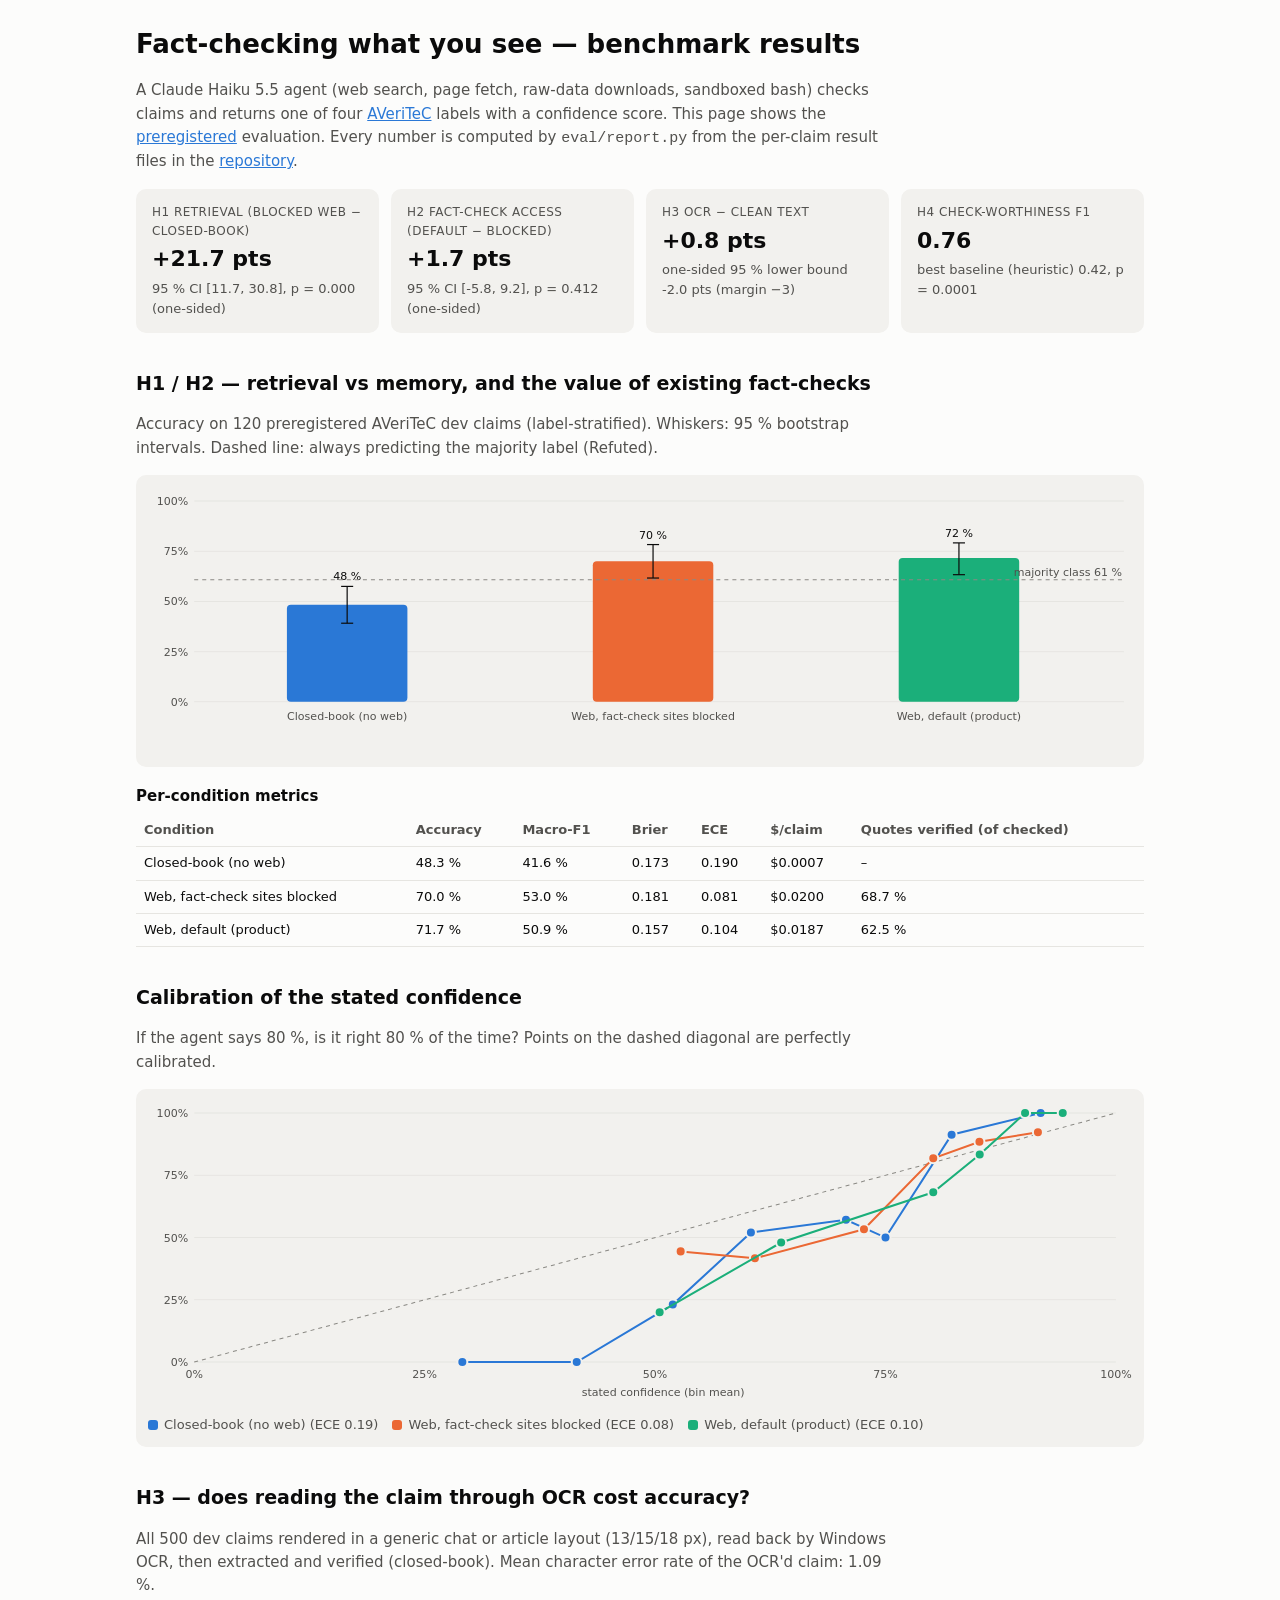
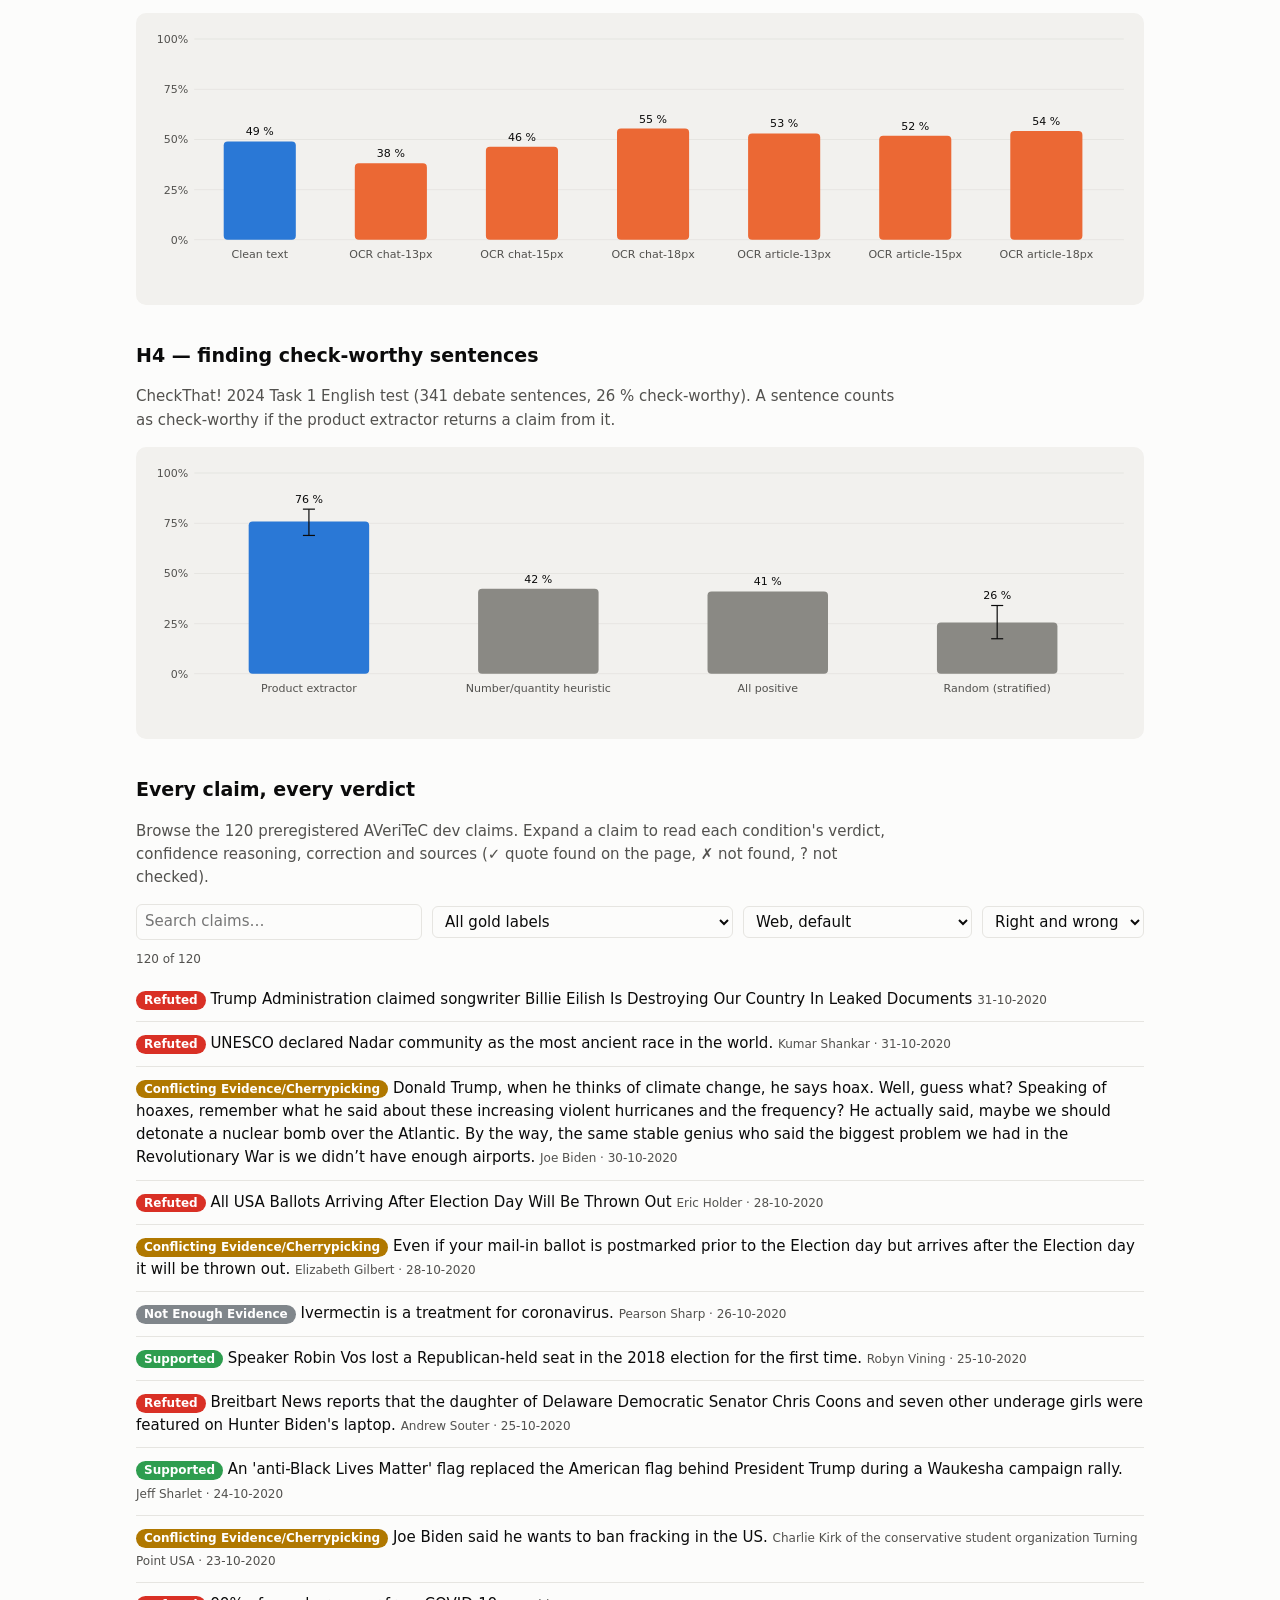
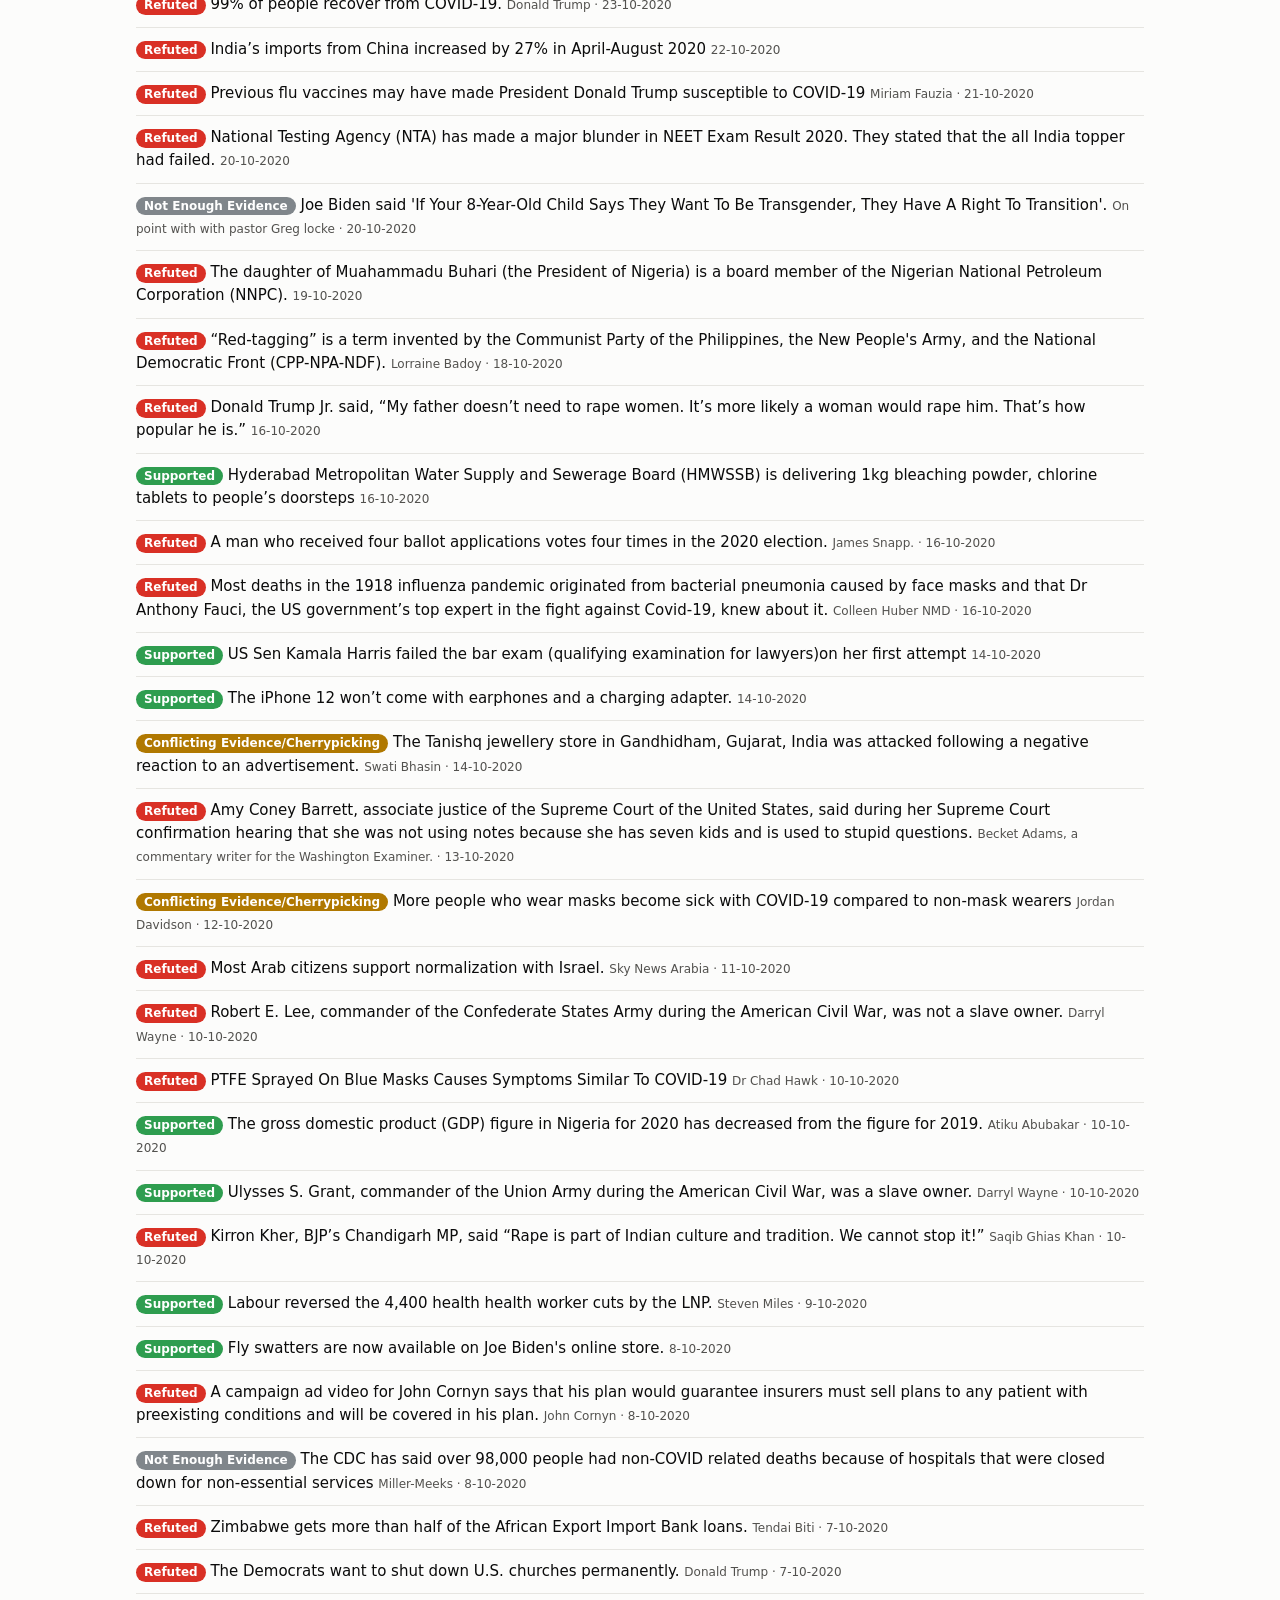
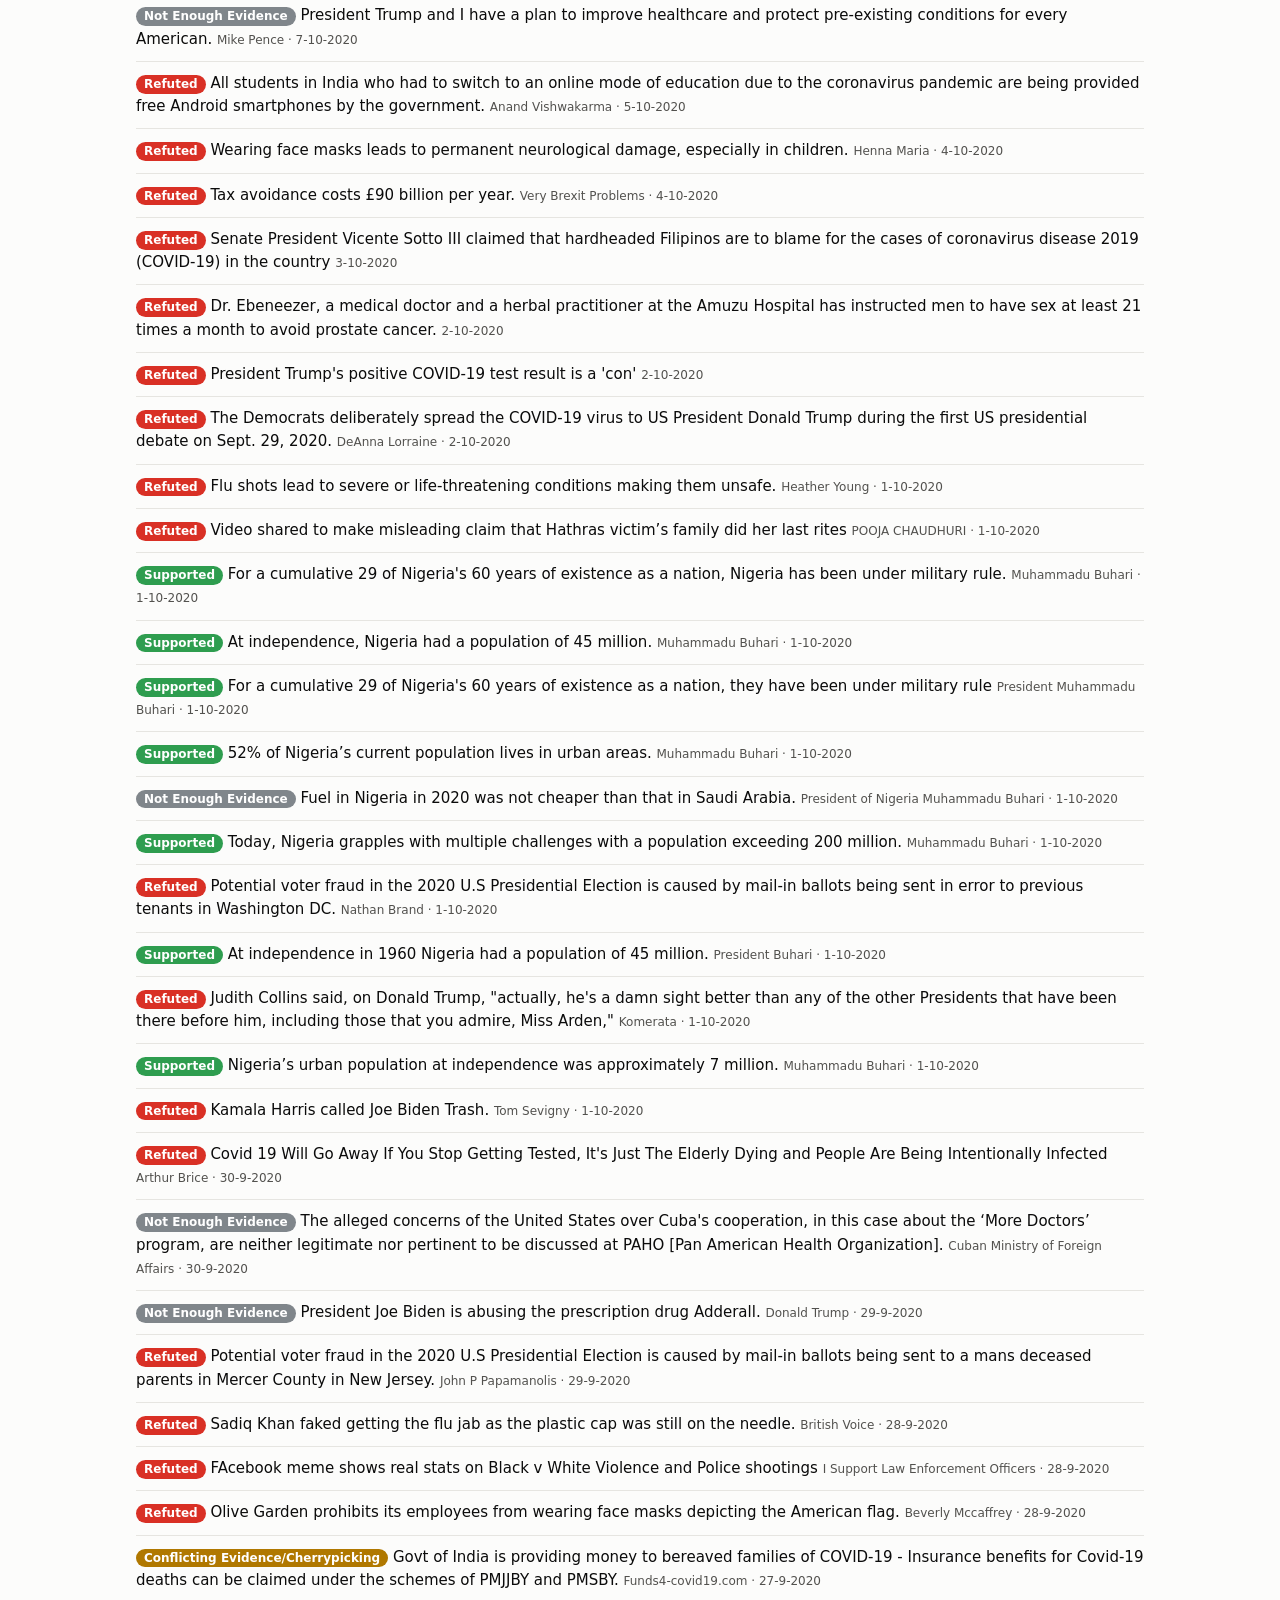
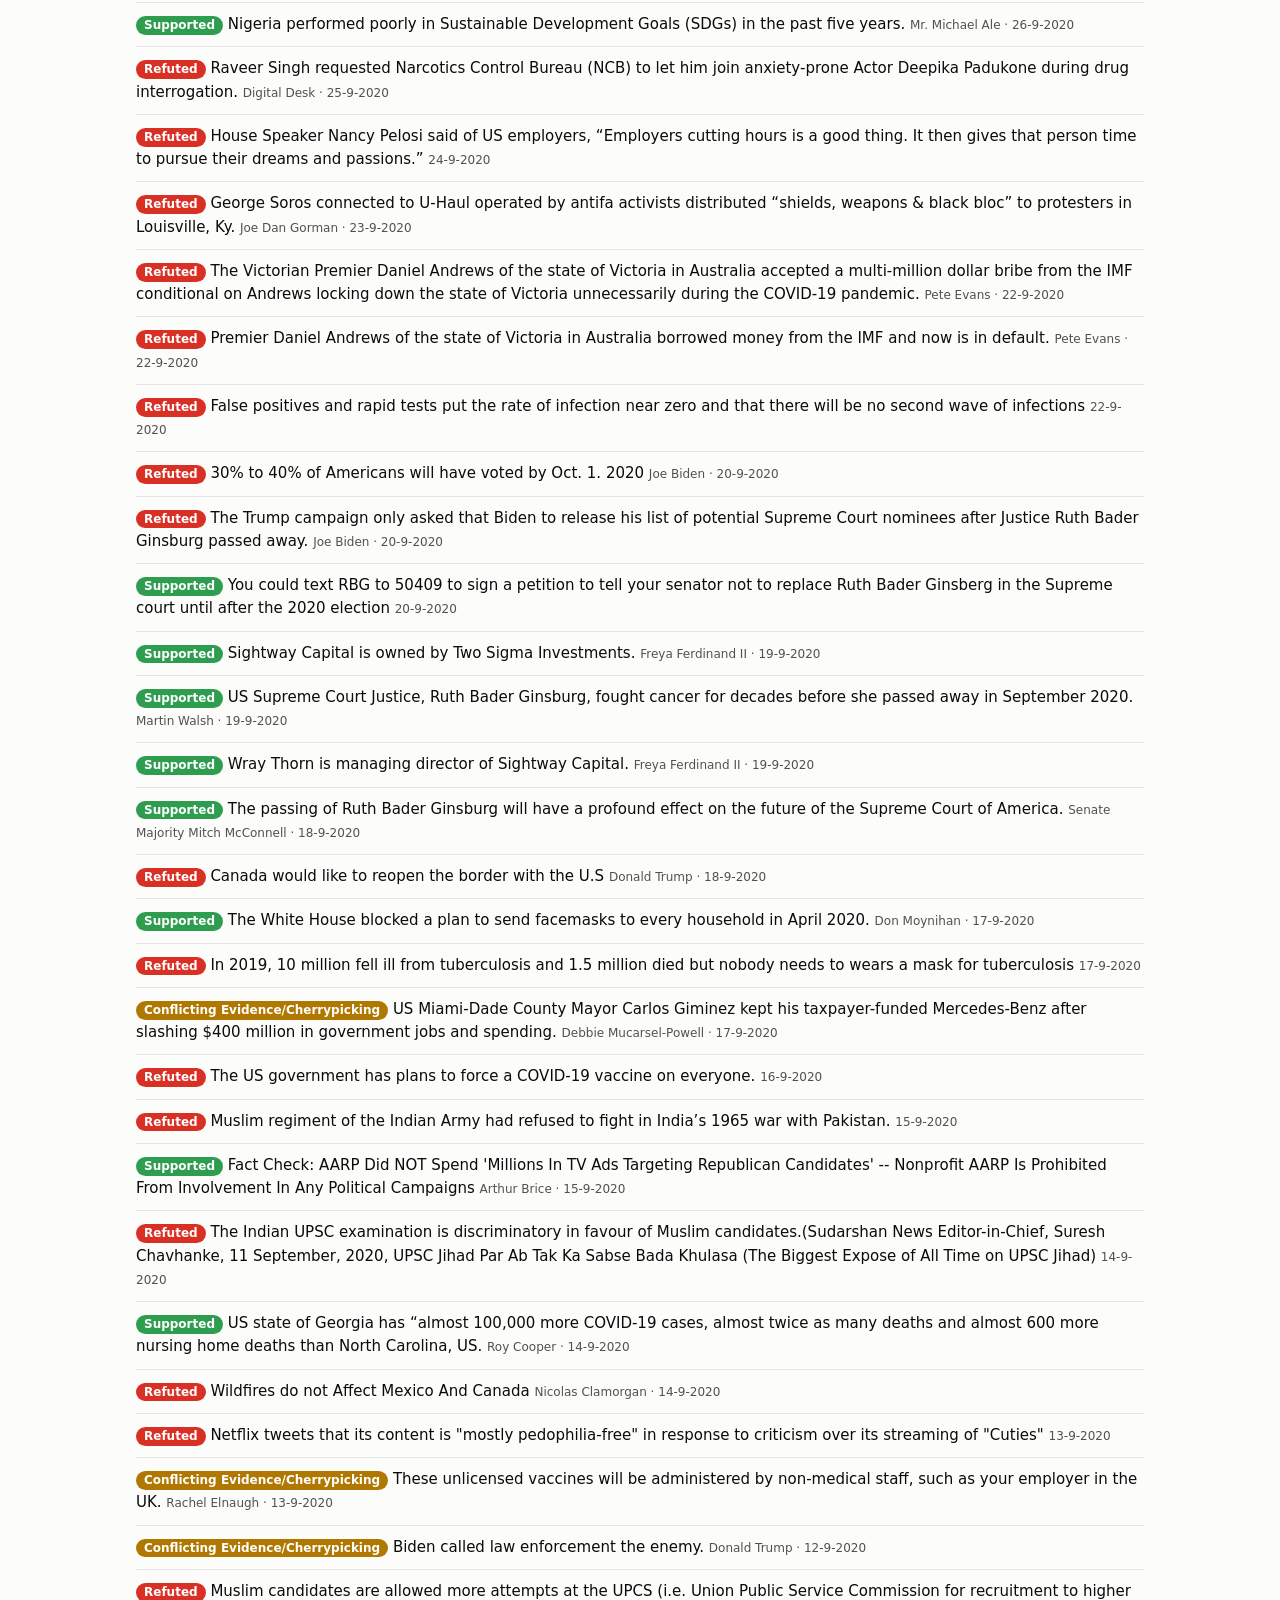
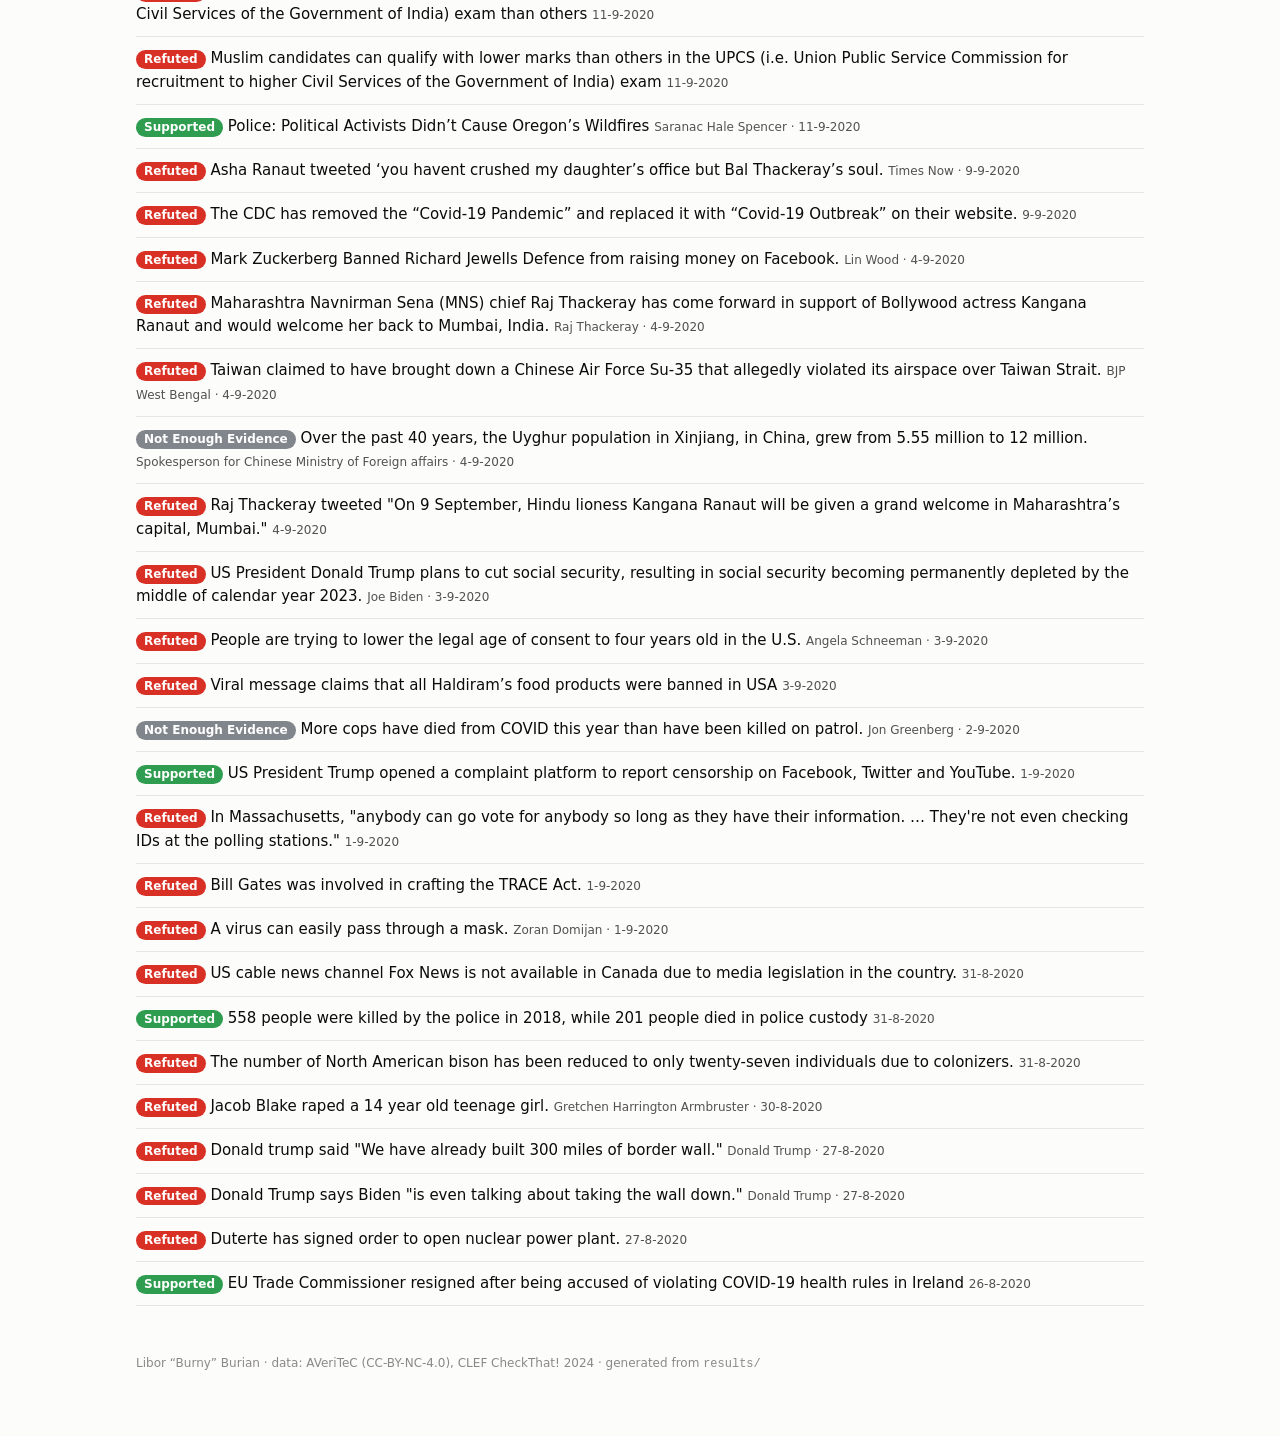
==== site/index.html @ f30a99fc "Add GitHub Pages results explorer, paper build and Hugging Face upload scripts" ====
<!doctype html>
<html lang="en">
<head>
<meta charset="utf-8">
<meta name="viewport" content="width=device-width, initial-scale=1">
<title>Fact-check results explorer</title>
<meta name="description" content="Benchmark results of a Claude Haiku fact-checking agent: retrieval vs memory, leakage controls, OCR channel, check-worthiness, calibration, per-claim verdicts.">
<style>
  :root {
    color-scheme: light;
    --surface: #fcfcfb; --surface-2: #f2f1ee; --text: #0b0b0b; --text-2: #52514e; --muted: #8a8984; --grid: #e6e5e1;
    --s1: #2a78d6; --s2: #eb6834; --s3: #1baf7a;
    --ok: #2e9d4f; --bad: #d93025; --warn: #b07800; --nee: #80868b;
  }
  @media (prefers-color-scheme: dark) {
    :root:not([data-theme="light"]) {
      color-scheme: dark;
      --surface: #1a1a19; --surface-2: #242423; --text: #f0efec; --text-2: #c3c2b7; --muted: #8f8e88; --grid: #383836;
      --s1: #3987e5; --s2: #d95926; --s3: #199e70; --ok: #43b864; --bad: #ef6b60; --warn: #d9a520; --nee: #9aa0a6;
    }
  }
  :root[data-theme="dark"] {
    color-scheme: dark;
    --surface: #1a1a19; --surface-2: #242423; --text: #f0efec; --text-2: #c3c2b7; --muted: #8f8e88; --grid: #383836;
    --s1: #3987e5; --s2: #d95926; --s3: #199e70; --ok: #43b864; --bad: #ef6b60; --warn: #d9a520; --nee: #9aa0a6;
  }
  * { box-sizing: border-box; }
  body { margin: 0; background: var(--surface); color: var(--text); font: 15px/1.55 system-ui, -apple-system, "Segoe UI", sans-serif; }
  main { max-width: 1040px; margin: 0 auto; padding: 24px 16px 64px; }
  h1 { font-size: 26px; margin: 0 0 4px; } h2 { font-size: 19px; margin: 36px 0 8px; } h3 { font-size: 15px; margin: 18px 0 6px; }
  p { color: var(--text-2); max-width: 760px; } a { color: var(--s1); }
  .cards { display: grid; grid-template-columns: repeat(auto-fit, minmax(220px, 1fr)); gap: 12px; margin-top: 16px; }
  .card { background: var(--surface-2); border-radius: 10px; padding: 14px 16px; }
  .card .k { font-size: 12px; color: var(--text-2); text-transform: uppercase; letter-spacing: .04em; }
  .card .v { font-size: 22px; font-weight: 650; margin: 2px 0; font-variant-numeric: tabular-nums; }
  .card .d { font-size: 13px; color: var(--text-2); }
  .chart { position: relative; background: var(--surface-2); border-radius: 10px; padding: 12px; margin-top: 10px; }
  svg text { fill: var(--text-2); font-size: 11px; }
  .tip { position: absolute; pointer-events: none; background: var(--text); color: var(--surface); padding: 6px 8px; border-radius: 6px;
         font-size: 12px; opacity: 0; transition: opacity .1s; white-space: nowrap; }
  .legend { display: flex; flex-wrap: wrap; gap: 14px; font-size: 13px; color: var(--text-2); margin: 6px 0 0; }
  .legend i { display: inline-block; width: 10px; height: 10px; border-radius: 3px; margin-right: 6px; vertical-align: -1px; }
  table { border-collapse: collapse; width: 100%; font-size: 13px; }
  th, td { text-align: left; padding: 6px 8px; border-bottom: 1px solid var(--grid); font-variant-numeric: tabular-nums; vertical-align: top; }
  th { color: var(--text-2); font-weight: 600; }
  .filters { display: flex; flex-wrap: wrap; gap: 10px; align-items: center; margin: 10px 0; }
  select, input { font: inherit; padding: 5px 8px; border-radius: 6px; border: 1px solid var(--grid); background: var(--surface); color: var(--text); }
  input[type=search] { min-width: 220px; flex: 1; }
  .pill { display: inline-block; border-radius: 999px; padding: 0 8px; font-size: 12px; font-weight: 600; color: #fff; }
  .claim { border-bottom: 1px solid var(--grid); padding: 10px 0; }
  .claim summary { cursor: pointer; list-style: none; }
  .claim summary::-webkit-details-marker { display: none; }
  .arms { display: grid; grid-template-columns: repeat(auto-fit, minmax(260px, 1fr)); gap: 10px; margin-top: 8px; }
  .arm { background: var(--surface-2); border-radius: 8px; padding: 10px; font-size: 13px; }
  .arm h4 { margin: 0 0 4px; font-size: 13px; }
  .mut { color: var(--text-2); font-size: 12px; }
  .ok { color: var(--ok); } .bad { color: var(--bad); }
  .tabs { display: flex; gap: 6px; } .tabs button { font: inherit; border: 1px solid var(--grid); background: var(--surface); color: var(--text); border-radius: 6px; padding: 4px 10px; cursor: pointer; }
  .tabs button[aria-pressed=true] { background: var(--text); color: var(--surface); }
  footer { margin-top: 48px; color: var(--muted); font-size: 12px; }
</style>
</head>
<body>
<main>
  <h1>Fact-checking what you see — benchmark results</h1>
  <p>A Claude Haiku 5.5 agent (web search, page fetch, raw-data downloads, sandboxed bash) checks claims and returns one
    of four <a href="https://arxiv.org/abs/2305.13117">AVeriTeC</a> labels with a confidence score. This page shows the
    <a href="https://github.com/BurnyCoder/fact-check-websites-apps/blob/main/reports/preregistration.md">preregistered</a> evaluation.
    Every number is computed by <code>eval/report.py</code> from the per-claim result files in the
    <a href="https://github.com/BurnyCoder/fact-check-websites-apps">repository</a>.</p>
  <div class="cards" id="cards"></div>

  <h2>H1 / H2 — retrieval vs memory, and the value of existing fact-checks</h2>
  <p id="h12text"></p>
  <div class="chart" id="accChart"></div>
  <h3>Per-condition metrics</h3>
  <div id="armTable"></div>

  <h2>Calibration of the stated confidence</h2>
  <p>If the agent says 80 %, is it right 80 % of the time? Points on the dashed diagonal are perfectly calibrated.</p>
  <div class="chart" id="calChart"></div>

  <h2>H3 — does reading the claim through OCR cost accuracy?</h2>
  <p id="h3text"></p>
  <div class="chart" id="h3Chart"></div>

  <h2>H4 — finding check-worthy sentences</h2>
  <p id="h4text"></p>
  <div class="chart" id="h4Chart"></div>

  <h2>Every claim, every verdict</h2>
  <p>Browse the 120 preregistered AVeriTeC dev claims. Expand a claim to read each condition's verdict, confidence
    reasoning, correction and sources (✓ quote found on the page, ✗ not found, ? not checked).</p>
  <div class="filters">
    <input type="search" id="q" placeholder="Search claims…" aria-label="Search claims">
    <select id="fGold" aria-label="Gold label"><option value="">All gold labels</option></select>
    <select id="fArm" aria-label="Condition"><option value="web_default">Web, default</option><option value="web_blocked">Web, fact-checks blocked</option><option value="closed_book">Closed-book</option></select>
    <select id="fOk" aria-label="Correctness"><option value="">Right and wrong</option><option value="1">Right</option><option value="0">Wrong</option></select>
    <span class="mut" id="count"></span>
  </div>
  <div id="claims"></div>
  <footer>Libor “Burny” Burian · data: AVeriTeC (CC-BY-NC-4.0), CLEF CheckThat! 2024 · generated from <code>results/</code></footer>
</main>
<script>
const ARM = { closed_book: "Closed-book (no web)", web_blocked: "Web, fact-check sites blocked", web_default: "Web, default (product)" };
const ARMCOL = { closed_book: "var(--s1)", web_blocked: "var(--s2)", web_default: "var(--s3)" };
const LABCOL = { "Supported": "var(--ok)", "Refuted": "var(--bad)", "Not Enough Evidence": "var(--nee)", "Conflicting Evidence/Cherrypicking": "var(--warn)" };
const pct = (x, d = 1) => x == null || isNaN(x) ? "–" : `${(100 * x).toFixed(d)} %`;
const el = (tag, attrs = {}, text) => { const e = document.createElement(tag); for (const [k, v] of Object.entries(attrs)) e.setAttribute(k, v); if (text != null) e.textContent = text; return e; };
const svgEl = (tag, attrs = {}) => { const e = document.createElementNS("http://www.w3.org/2000/svg", tag); for (const [k, v] of Object.entries(attrs)) e.setAttribute(k, v); return e; };

function tooltip(chart) {
  const tip = el("div", { class: "tip" }); chart.append(tip);
  return { show(e, html) { tip.textContent = html; const r = chart.getBoundingClientRect(); tip.style.left = `${Math.min(e.clientX - r.left + 12, r.width - 200)}px`; tip.style.top = `${e.clientY - r.top - 30}px`; tip.style.opacity = 1; },
           hide() { tip.style.opacity = 0; } };
}

// Bar chart with CI whiskers: items [{label, value, lo, hi, color, note}]
function bars(container, items, { ylabel = "", refs = [] } = {}) {
  const W = 980, H = 260, L = 46, B = 46, T = 14;
  const svg = svgEl("svg", { viewBox: `0 0 ${W} ${H}`, width: "100%", role: "img", "aria-label": ylabel });
  const y = v => T + (H - T - B) * (1 - v);
  for (const t of [0, .25, .5, .75, 1]) {
    svg.append(svgEl("line", { x1: L, x2: W - 8, y1: y(t), y2: y(t), stroke: "var(--grid)" }));
    const lab = svgEl("text", { x: L - 6, y: y(t) + 4, "text-anchor": "end" }); lab.textContent = `${t * 100}%`; svg.append(lab);
  }
  const bw = Math.min(120, (W - L - 20) / items.length * 0.55), step = (W - L - 20) / items.length;
  const tip = tooltip(container);
  items.forEach((it, i) => {
    const cx = L + step * (i + .5);
    const r = svgEl("rect", { x: cx - bw / 2, y: y(it.value), width: bw, height: y(0) - y(it.value), rx: 4, fill: it.color });
    const hit = svgEl("rect", { x: cx - step / 2, y: T, width: step, height: H - T - B, fill: "transparent" });
    hit.addEventListener("mousemove", e => tip.show(e, `${it.label}: ${pct(it.value)}${it.lo != null ? ` [${pct(it.lo)}, ${pct(it.hi)}]` : ""}${it.note ? " · " + it.note : ""}`));
    hit.addEventListener("mouseleave", () => tip.hide());
    svg.append(r);
    if (it.lo != null) {
      svg.append(svgEl("line", { x1: cx, x2: cx, y1: y(it.lo), y2: y(it.hi), stroke: "var(--text)", "stroke-width": 1.2 }));
      for (const v of [it.lo, it.hi]) svg.append(svgEl("line", { x1: cx - 6, x2: cx + 6, y1: y(v), y2: y(v), stroke: "var(--text)", "stroke-width": 1.2 }));
    }
    const val = svgEl("text", { x: cx, y: y(it.hi ?? it.value) - 6, "text-anchor": "middle", style: "fill:var(--text)" }); val.textContent = pct(it.value, 0); svg.append(val);
    const lab = svgEl("text", { x: cx, y: H - B + 18, "text-anchor": "middle" }); lab.textContent = it.label; svg.append(lab);
    svg.append(hit);
  });
  for (const ref of refs) {
    svg.append(svgEl("line", { x1: L, x2: W - 8, y1: y(ref.value), y2: y(ref.value), stroke: "var(--muted)", "stroke-dasharray": "4 4" }));
    const t = svgEl("text", { x: W - 10, y: y(ref.value) - 4, "text-anchor": "end" }); t.textContent = `${ref.label} ${pct(ref.value, 0)}`; svg.append(t);
  }
  container.append(svg);
}

function lines(container, series) {               // reliability diagram: series [{label, color, points:[{x,y,n}]}]
  const W = 980, H = 300, L = 46, B = 40, T = 12, R = 16;
  const svg = svgEl("svg", { viewBox: `0 0 ${W} ${H}`, width: "100%", role: "img", "aria-label": "Reliability diagram" });
  const x = v => L + (W - L - R) * v, y = v => T + (H - T - B) * (1 - v);
  for (const t of [0, .25, .5, .75, 1]) {
    svg.append(svgEl("line", { x1: L, x2: W - R, y1: y(t), y2: y(t), stroke: "var(--grid)" }));
    const a = svgEl("text", { x: L - 6, y: y(t) + 4, "text-anchor": "end" }); a.textContent = `${t * 100}%`; svg.append(a);
    const b = svgEl("text", { x: x(t), y: H - B + 16, "text-anchor": "middle" }); b.textContent = `${t * 100}%`; svg.append(b);
  }
  const xl = svgEl("text", { x: (L + W) / 2, y: H - 6, "text-anchor": "middle" }); xl.textContent = "stated confidence (bin mean)"; svg.append(xl);
  svg.append(svgEl("line", { x1: x(0), y1: y(0), x2: x(1), y2: y(1), stroke: "var(--muted)", "stroke-dasharray": "4 4" }));
  const tip = tooltip(container);
  for (const s of series) {
    svg.append(svgEl("polyline", { points: s.points.map(p => `${x(p.x)},${y(p.y)}`).join(" "), fill: "none", stroke: s.color, "stroke-width": 2 }));
    for (const p of s.points) {
      const c = svgEl("circle", { cx: x(p.x), cy: y(p.y), r: 5, fill: s.color, stroke: "var(--surface-2)", "stroke-width": 2 });
      c.addEventListener("mousemove", e => tip.show(e, `${s.label}: said ${pct(p.x, 0)}, right ${pct(p.y, 0)} (n=${p.n})`));
      c.addEventListener("mouseleave", () => tip.hide());
      svg.append(c);
    }
  }
  container.append(svg);
  const lg = el("div", { class: "legend" });
  for (const s of series) { const it = el("span"); const sw = el("i"); sw.style.background = s.color; it.append(sw, document.createTextNode(s.label)); lg.append(it); }
  container.append(lg);
}

function card(k, v, d) { const c = el("div", { class: "card" }); c.append(el("div", { class: "k" }, k), el("div", { class: "v" }, v), el("div", { class: "d" }, d)); return c; }

function verdictBlock(armKey, a) {
  const box = el("div", { class: "arm" });
  const h = el("h4"); const p = el("span", { class: "pill" }, a.pred || "no verdict"); p.style.background = LABCOL[a.pred] || "var(--muted)";
  h.append(document.createTextNode(`${ARM[armKey]} `), p, document.createTextNode(` ${pct(a.confidence, 0)} `));
  h.append(el("span", { class: a.correct ? "ok" : "bad" }, a.correct ? "✓ right" : "✗ wrong"));
  box.append(h);
  if (a.reasoning) box.append(el("div", { class: "mut" }, `Why this confidence: ${a.reasoning}`));
  if (a.explanation) box.append(el("div", {}, a.explanation));
  if (a.correction) { const c = el("div"); c.append(el("b", {}, "Correction: "), document.createTextNode(a.correction)); box.append(c); }
  for (const s of a.sources || []) {
    const row = el("div", { class: "mut" });
    const mark = s.quote_verified === true ? "✓" : s.quote_verified === false ? "✗" : "?";
    let href = null; try { const u = new URL(s.url); if (/^https?:$/.test(u.protocol)) href = u.href; } catch {}
    const link = el(href ? "a" : "span", href ? { href, target: "_blank", rel: "noopener noreferrer" } : {}, s.title || s.url);
    row.append(document.createTextNode(`${mark} `), link, document.createTextNode(` (${s.supports})`));
    box.append(row);
  }
  if (a.computations?.length) box.append(el("div", { class: "mut" }, `computed: ${a.computations.join(" ; ")}`));
  return box;
}

async function main() {
  const [S, C] = await Promise.all([fetch("data/summary.json").then(r => r.json()), fetch("data/claims.json").then(r => r.json())]);
  const conf = S.confirmatory || {};
  const arms = conf.arms || {};
  const cards = document.getElementById("cards");
  if (conf.H1) cards.append(card("H1 retrieval (blocked web − closed-book)", `${conf.H1.accuracy_diff.diff >= 0 ? "+" : ""}${(100 * conf.H1.accuracy_diff.diff).toFixed(1)} pts`, `95 % CI [${(100 * conf.H1.accuracy_diff.ci95[0]).toFixed(1)}, ${(100 * conf.H1.accuracy_diff.ci95[1]).toFixed(1)}], p = ${conf.H1.mcnemar.p_one_sided.toFixed(3)} (one-sided)`));
  if (conf.H2) cards.append(card("H2 fact-check access (default − blocked)", `${conf.H2.accuracy_diff.diff >= 0 ? "+" : ""}${(100 * conf.H2.accuracy_diff.diff).toFixed(1)} pts`, `95 % CI [${(100 * conf.H2.accuracy_diff.ci95[0]).toFixed(1)}, ${(100 * conf.H2.accuracy_diff.ci95[1]).toFixed(1)}], p = ${conf.H2.mcnemar.p_one_sided.toFixed(3)} (one-sided)`));
  if (S.h3) cards.append(card("H3 OCR − clean text", `${S.h3.diff.accuracy_diff.diff >= 0 ? "+" : ""}${(100 * S.h3.diff.accuracy_diff.diff).toFixed(1)} pts`, `one-sided 95 % lower bound ${(100 * S.h3.diff.accuracy_diff.lower_one_sided_95).toFixed(1)} pts (margin −3)`));
  if (S.h4) cards.append(card("H4 check-worthiness F1", S.h4.f1.toFixed(2), `best baseline (${S.h4.best_baseline}) ${Math.max(S.h4.baseline_all_positive_f1, S.h4.baseline_heuristic_f1).toFixed(2)}, p = ${S.h4.permutation_p_vs_best.toFixed(4)}`));
  document.getElementById("h12text").textContent = conf.H1 ? `Accuracy on ${arms.closed_book?.n ?? "?"} preregistered AVeriTeC dev claims (label-stratified). Whiskers: 95 % bootstrap intervals. Dashed line: always predicting the majority label (Refuted).` : "Confirmatory results not available yet.";
  bars(document.getElementById("accChart"), Object.entries(arms).map(([k, a]) => ({ label: ARM[k], value: a.accuracy, lo: a.accuracy_ci95[0], hi: a.accuracy_ci95[1], color: ARMCOL[k], note: `n=${a.n}` })),
       { ylabel: "Accuracy", refs: conf.baseline_majority_accuracy ? [{ label: "majority class", value: conf.baseline_majority_accuracy }] : [] });
  const t = el("table"); const thead = el("thead"); const hr = el("tr");
  for (const hname of ["Condition", "Accuracy", "Macro-F1", "Brier", "ECE", "$/claim", "Quotes verified (of checked)"]) hr.append(el("th", {}, hname));
  thead.append(hr); t.append(thead); const tb = el("tbody");
  for (const [k, a] of Object.entries(arms)) {
    const tr = el("tr");
    for (const v of [ARM[k], pct(a.accuracy), pct(a.macro_f1), a.brier.toFixed(3), a.ece.toFixed(3), `$${a.cost_per_claim_usd.toFixed(4)}`, k === "closed_book" ? "–" : pct(a.quote_verified_rate_of_checked)]) tr.append(el("td", {}, v));
    tb.append(tr);
  }
  t.append(tb); document.getElementById("armTable").append(t);
  lines(document.getElementById("calChart"), Object.entries(arms).map(([k, a]) => ({ label: `${ARM[k]} (ECE ${a.ece.toFixed(2)})`, color: ARMCOL[k], points: a.reliability.map(b => ({ x: b.mean_conf, y: b.accuracy, n: b.n })) })));
  if (S.h3) {
    document.getElementById("h3text").textContent = `All 500 dev claims rendered in a generic chat or article layout (13/15/18 px), read back by Windows OCR, then extracted and verified (closed-book). Mean character error rate of the OCR'd claim: ${pct(S.h3.arms.h3_ocr.cer_mean, 2)}.`;
    bars(document.getElementById("h3Chart"), [
      { label: "Clean text", value: S.h3.arms.h3_clean.accuracy, color: "var(--s1)" },
      ...Object.entries(S.h3.by_cell).map(([cell, v]) => ({ label: `OCR ${cell}`, value: v.accuracy, color: "var(--s2)", note: `n=${v.n}, CER ${pct(v.cer_mean, 2)}` })),
    ], { ylabel: "Accuracy" });
  }
  if (S.h4) {
    document.getElementById("h4text").textContent = `CheckThat! 2024 Task 1 English test (${S.h4.n} debate sentences, ${pct(S.h4.positive_rate, 0)} check-worthy). A sentence counts as check-worthy if the product extractor returns a claim from it.`;
    bars(document.getElementById("h4Chart"), [
      { label: "Product extractor", value: S.h4.f1, lo: S.h4.f1_ci95[0], hi: S.h4.f1_ci95[1], color: "var(--s1)" },
      { label: "Number/quantity heuristic", value: S.h4.baseline_heuristic_f1, color: "var(--muted)" },
      { label: "All positive", value: S.h4.baseline_all_positive_f1, color: "var(--muted)" },
      { label: "Random (stratified)", value: S.h4.baseline_random_f1_mean, lo: S.h4.baseline_random_f1_ci95[0], hi: S.h4.baseline_random_f1_ci95[1], color: "var(--muted)" },
    ], { ylabel: "F1" });
  }
  // claim browser
  const gold = document.getElementById("fGold");
  for (const g of [...new Set(C.map(c => c.gold))].sort()) gold.add(new Option(g, g));
  const render = () => {
    const q = document.getElementById("q").value.toLowerCase(), g = gold.value, arm = document.getElementById("fArm").value, ok = document.getElementById("fOk").value;
    const list = C.filter(c => (!q || c.claim.toLowerCase().includes(q)) && (!g || c.gold === g) && (!ok || String(+!!c.arms[arm]?.correct) === ok));
    document.getElementById("count").textContent = `${list.length} of ${C.length}`;
    const box = document.getElementById("claims"); box.replaceChildren();
    for (const c of list.slice(0, 200)) {
      const d = el("details", { class: "claim" }); const s = el("summary");
      const p = el("span", { class: "pill" }, c.gold); p.style.background = LABCOL[c.gold];
      s.append(p, document.createTextNode(` ${c.claim} `), el("span", { class: "mut" }, `${c.speaker ? c.speaker + " · " : ""}${c.date || ""}`));
      d.append(s);
      d.addEventListener("toggle", () => { if (d.open && !d.querySelector(".arms")) { const a = el("div", { class: "arms" }); for (const k of ["closed_book", "web_blocked", "web_default"]) if (c.arms[k]) a.append(verdictBlock(k, c.arms[k])); d.append(a); } });
      box.append(d);
    }
  };
  for (const id of ["q", "fGold", "fArm", "fOk"]) document.getElementById(id).addEventListener("input", render);
  render();
}
main().catch(e => { document.getElementById("cards").textContent = `Could not load results: ${e.message}`; });
</script>
</body>
</html>
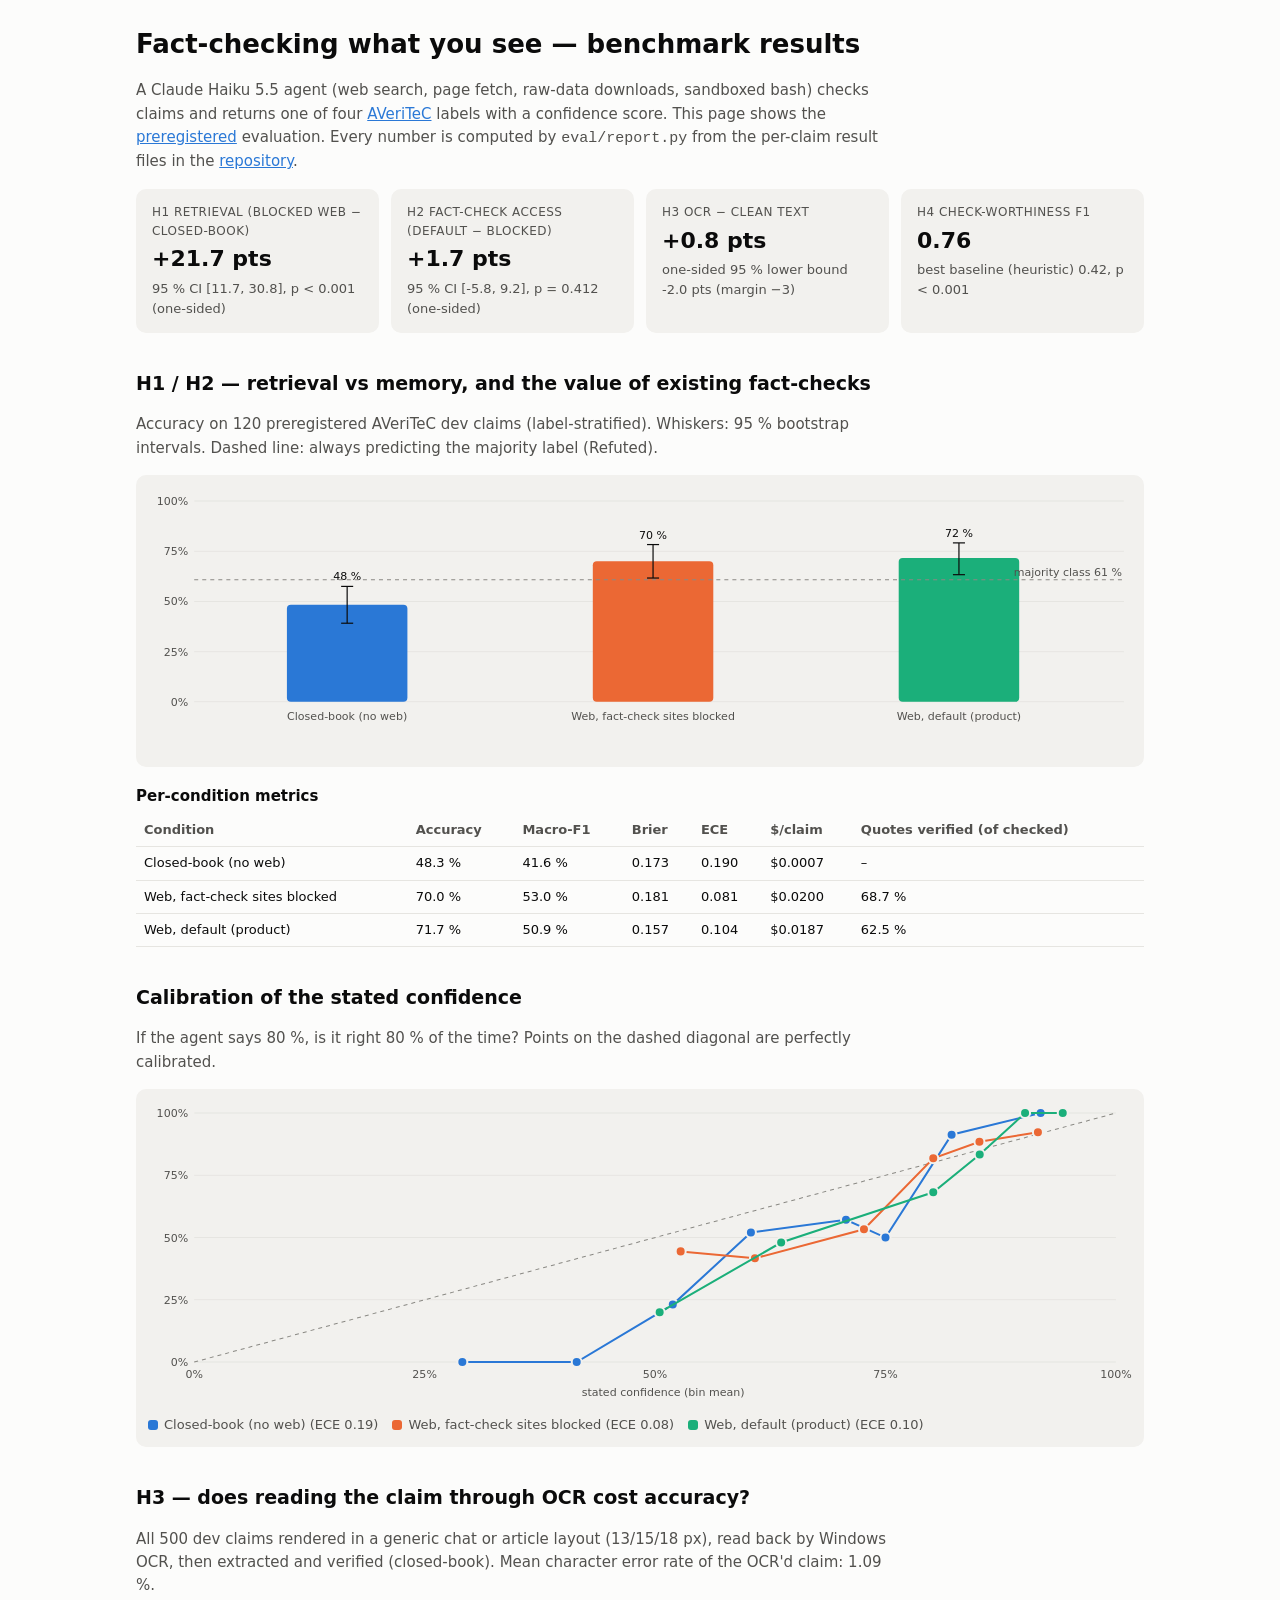
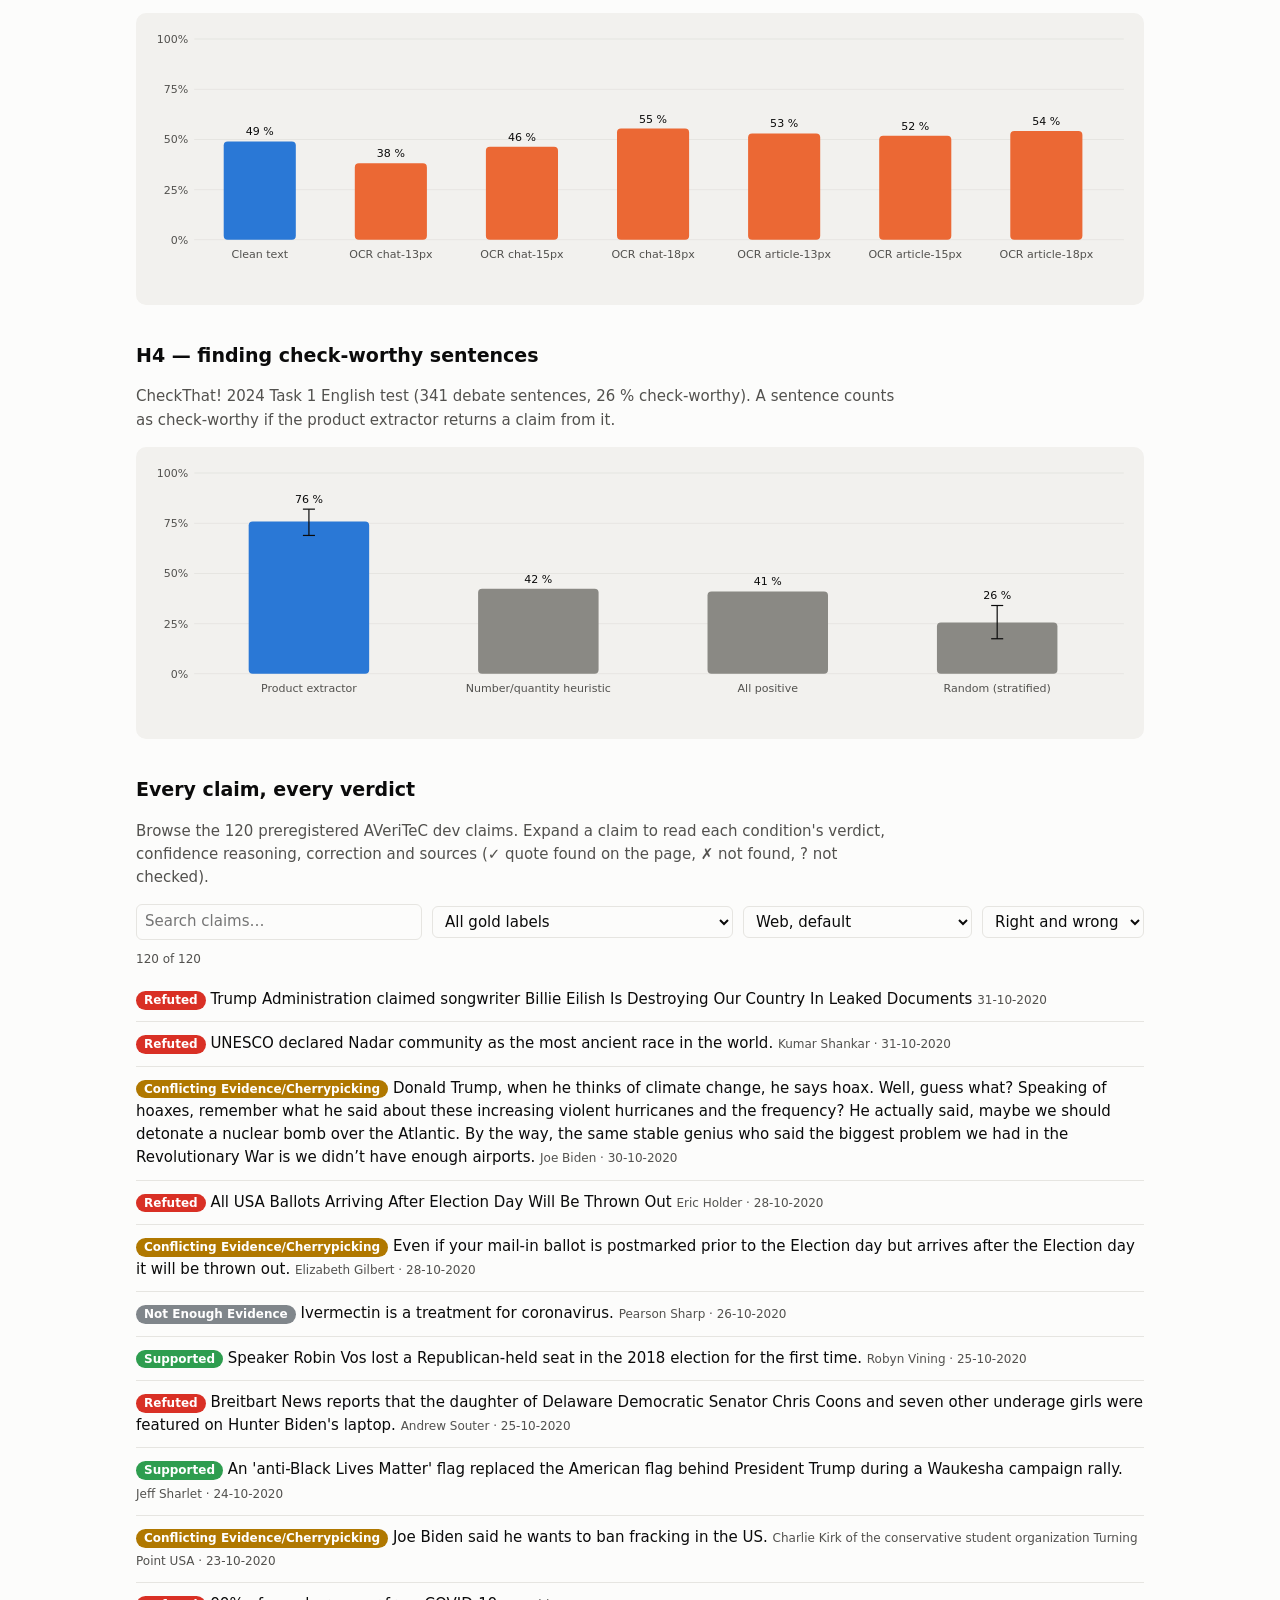
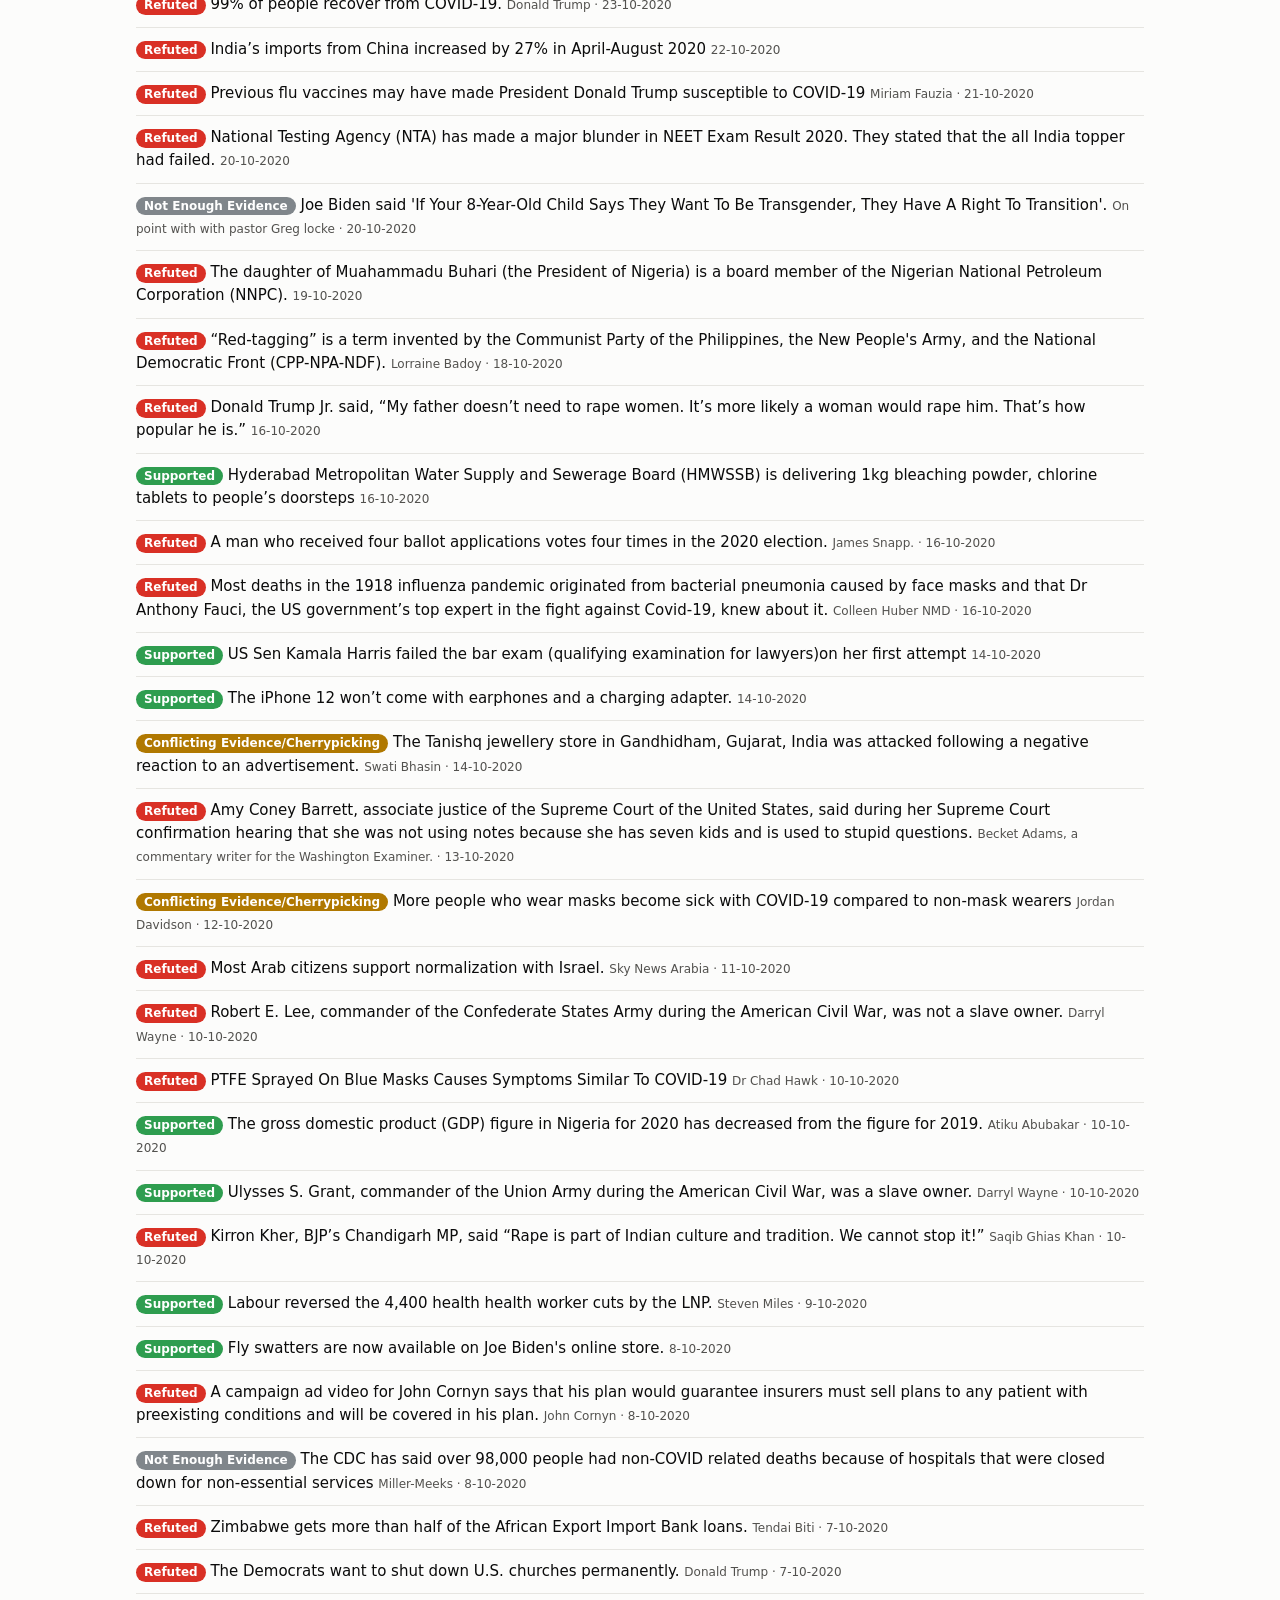
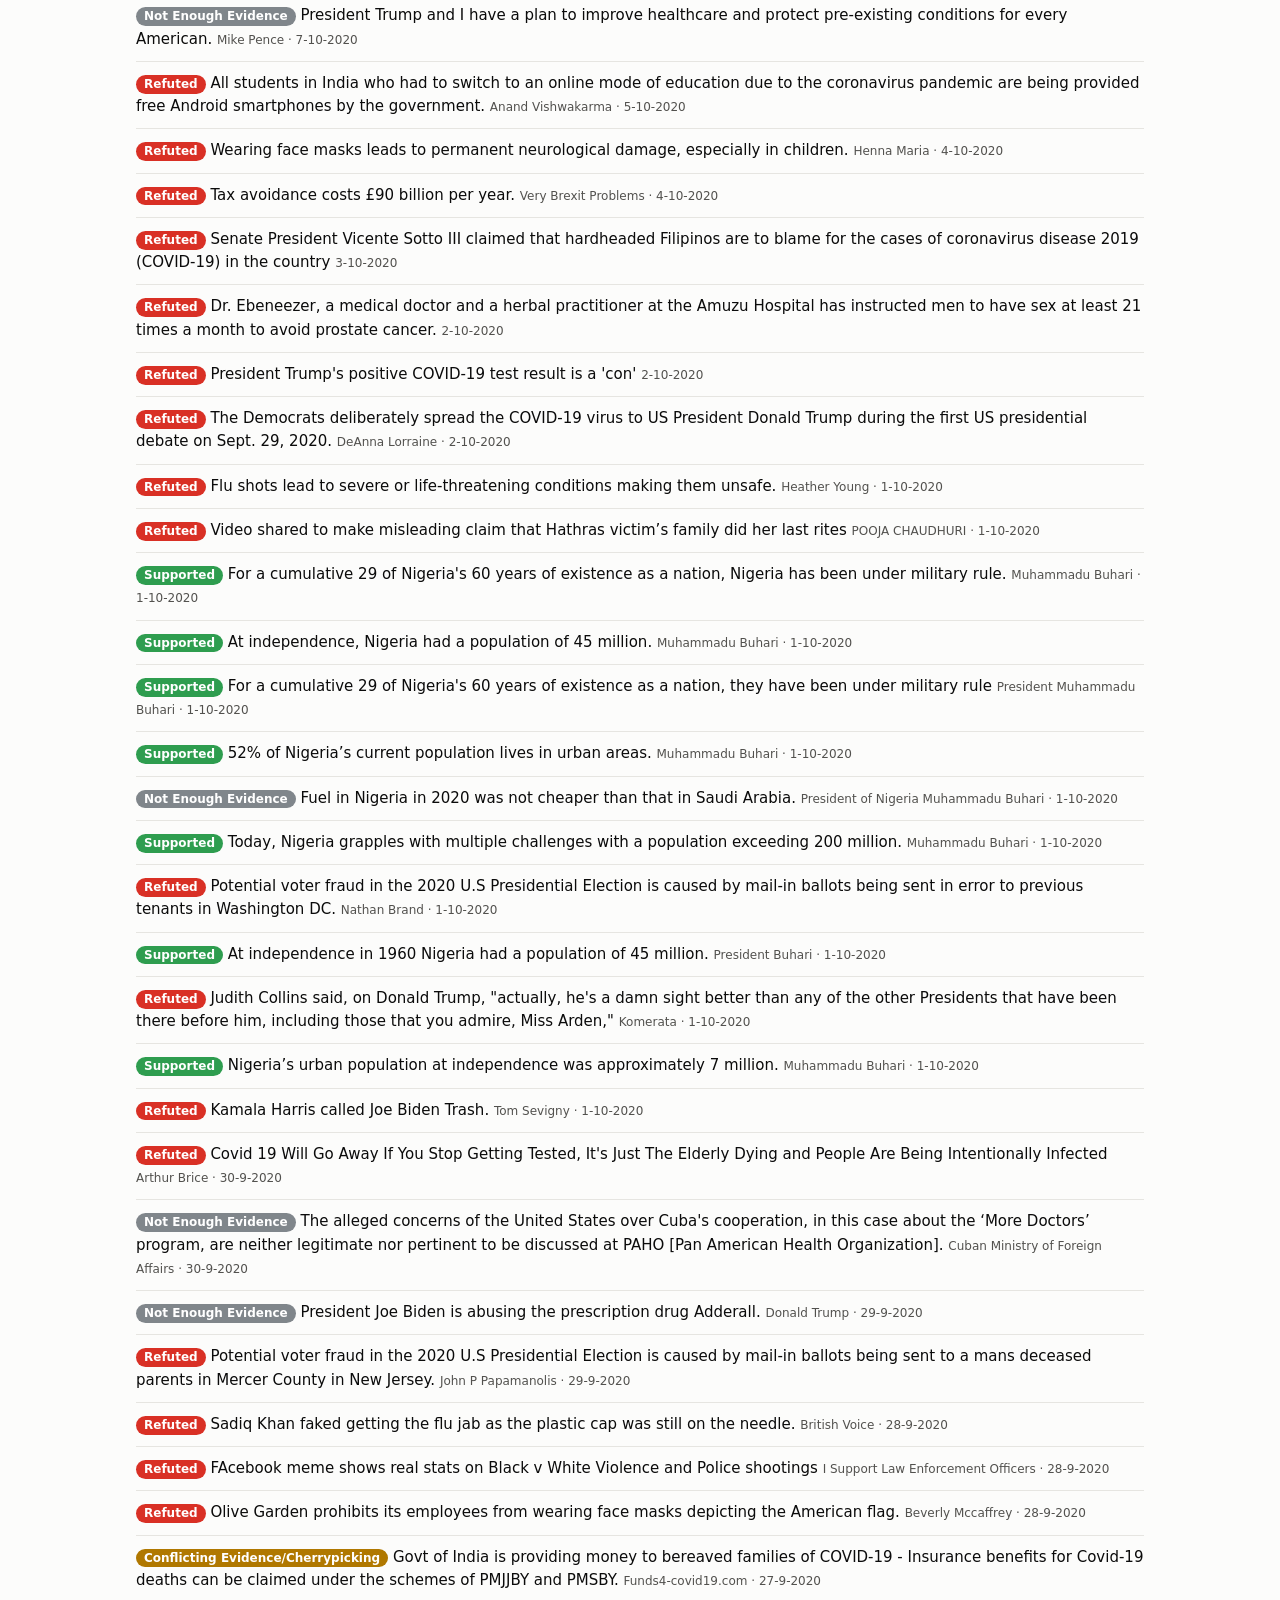
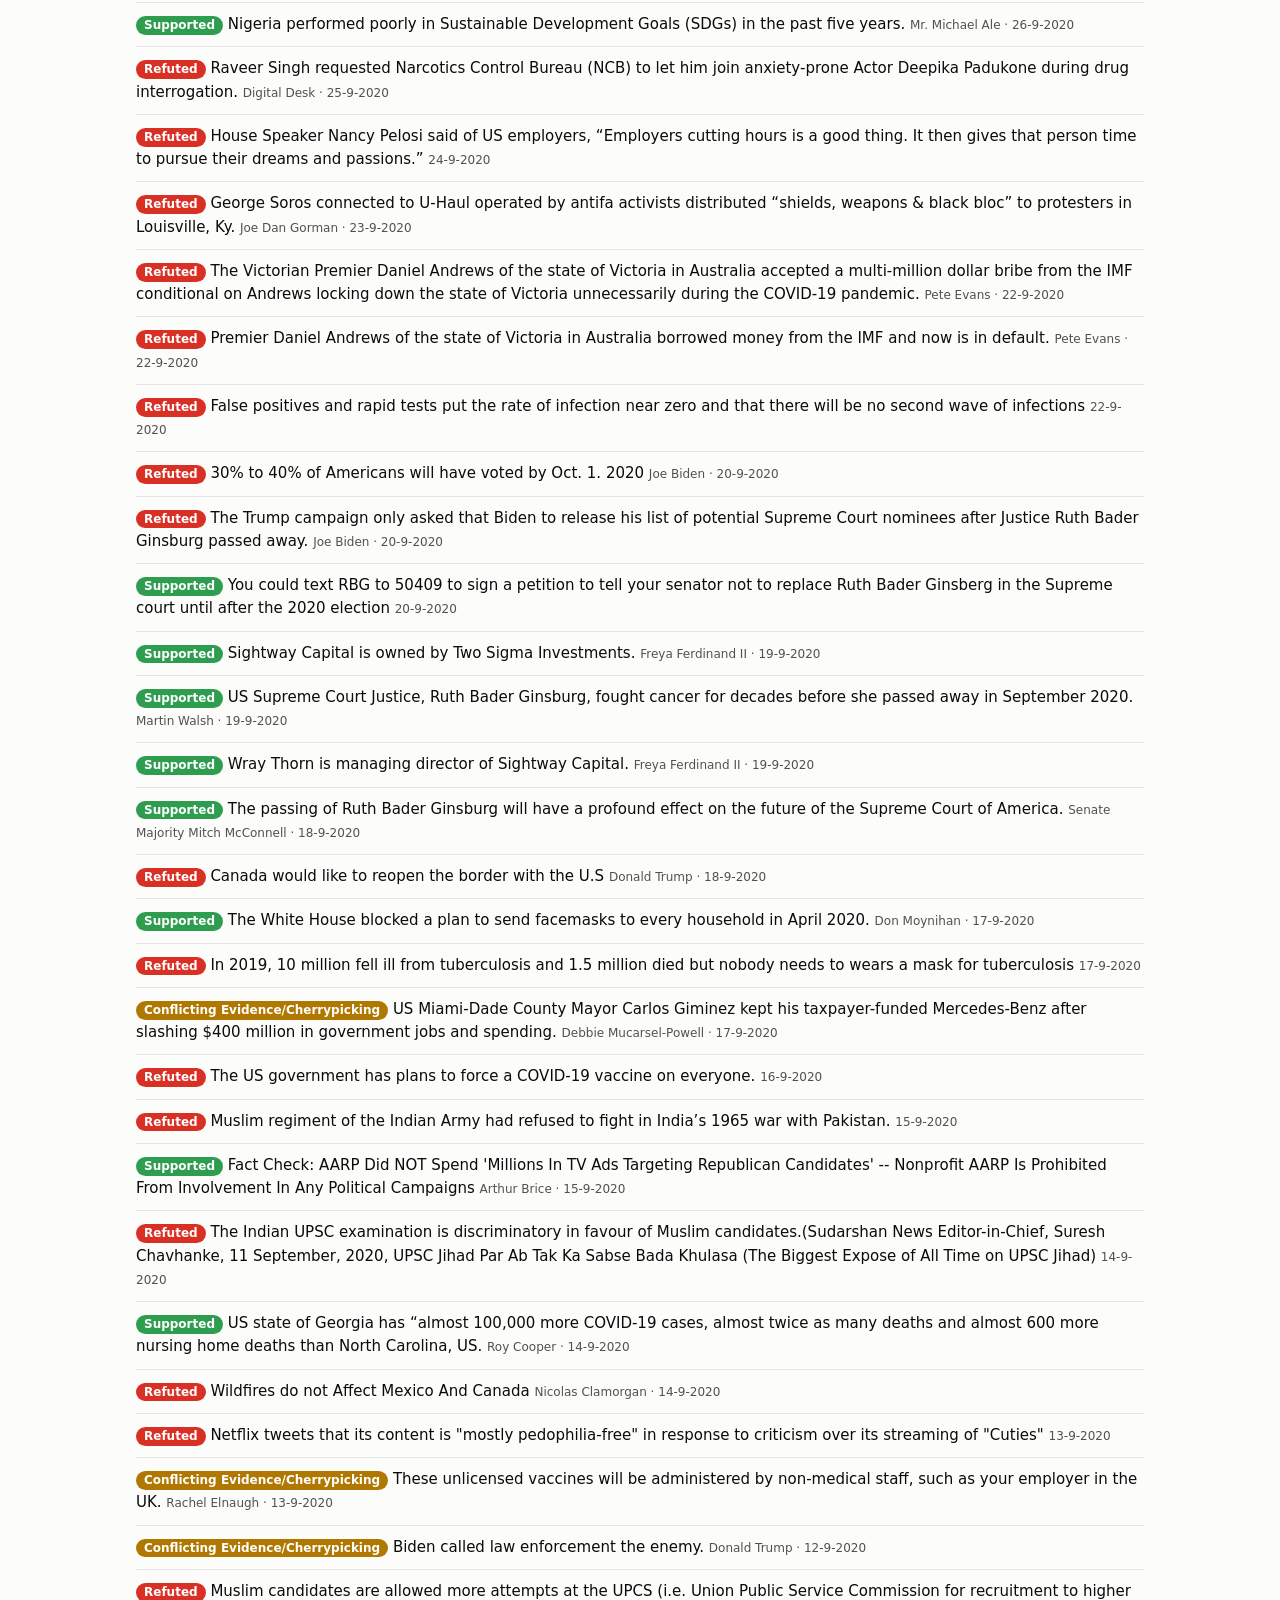
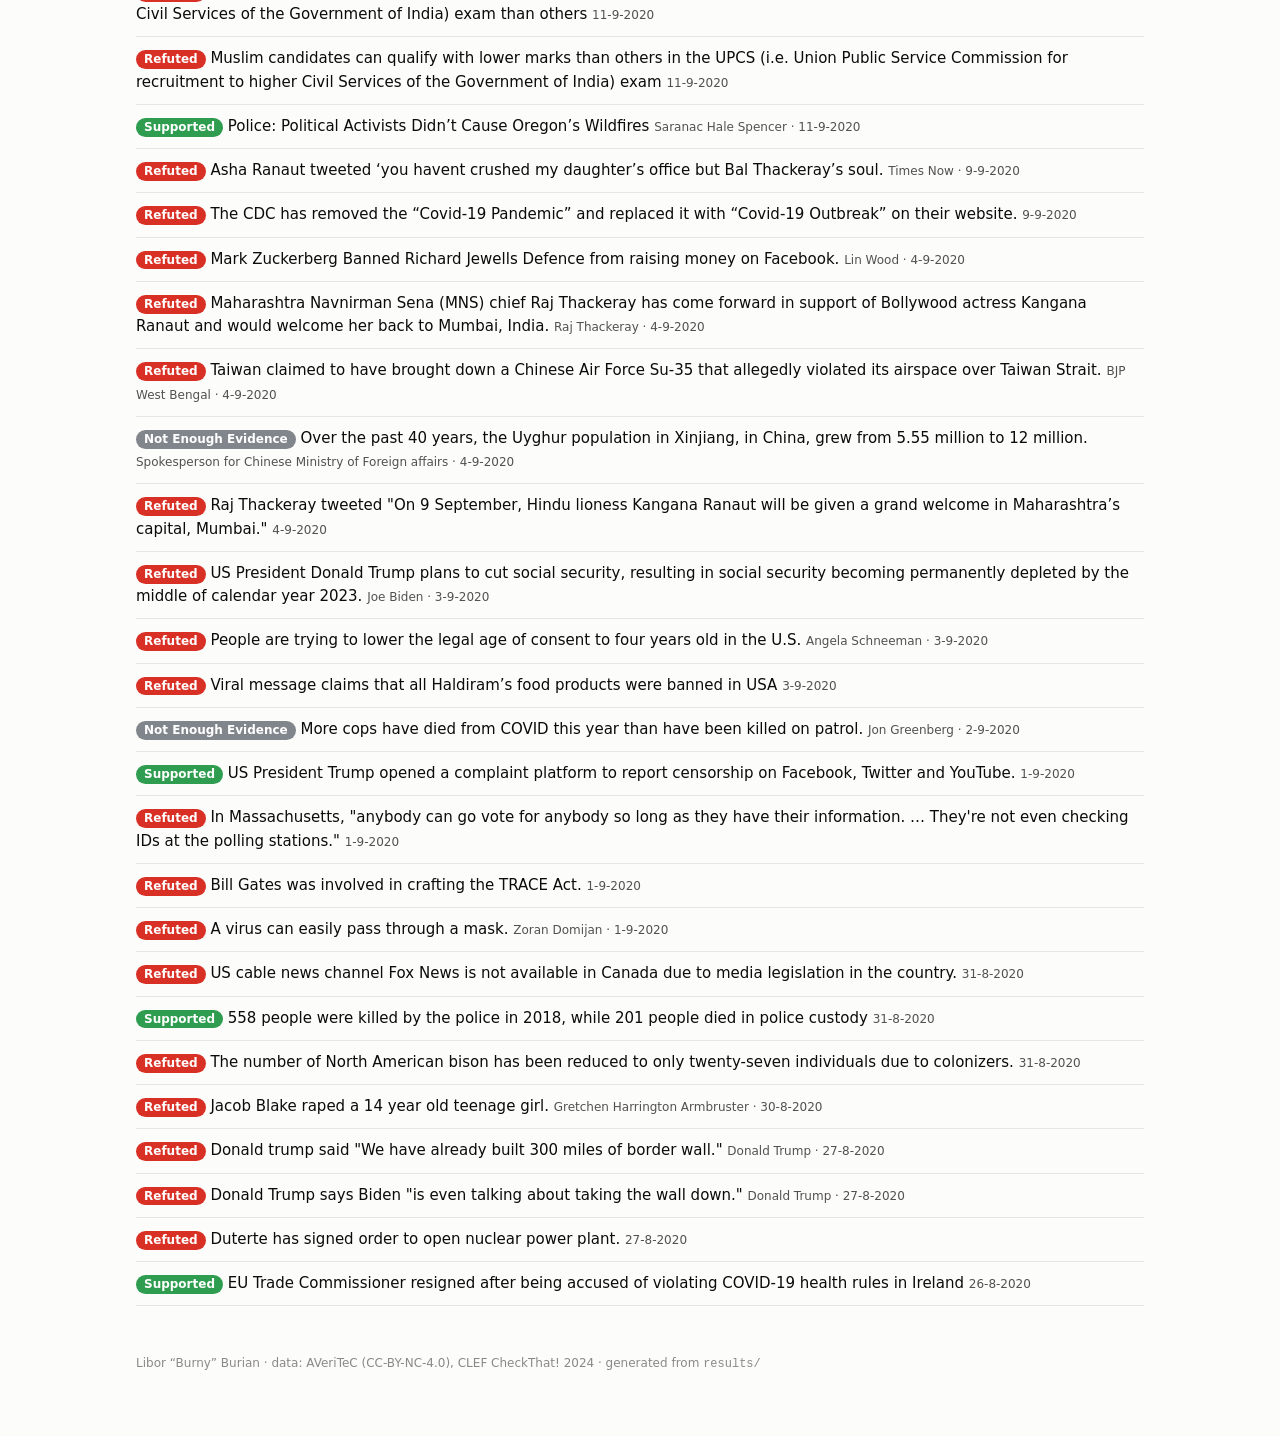
==== commit a6dff626: "Point links to the renamed repository and Pages URL; format tiny p-values as < 0.001 on the site" ====
--- a/site/index.html
+++ b/site/index.html
@@ -65,9 +65,9 @@
   <h1>Fact-checking what you see — benchmark results</h1>
   <p>A Claude Haiku 5.5 agent (web search, page fetch, raw-data downloads, sandboxed bash) checks claims and returns one
     of four <a href="https://arxiv.org/abs/2305.13117">AVeriTeC</a> labels with a confidence score. This page shows the
-    <a href="https://github.com/BurnyCoder/fact-check-websites-apps/blob/main/reports/preregistration.md">preregistered</a> evaluation.
+    <a href="https://github.com/BurnyCoder/auto-fact-checker-of-websites-apps/blob/main/reports/preregistration.md">preregistered</a> evaluation.
     Every number is computed by <code>eval/report.py</code> from the per-claim result files in the
-    <a href="https://github.com/BurnyCoder/fact-check-websites-apps">repository</a>.</p>
+    <a href="https://github.com/BurnyCoder/auto-fact-checker-of-websites-apps">repository</a>.</p>
   <div class="cards" id="cards"></div>
 
   <h2>H1 / H2 — retrieval vs memory, and the value of existing fact-checks</h2>
@@ -105,6 +105,7 @@
 const ARM = { closed_book: "Closed-book (no web)", web_blocked: "Web, fact-check sites blocked", web_default: "Web, default (product)" };
 const ARMCOL = { closed_book: "var(--s1)", web_blocked: "var(--s2)", web_default: "var(--s3)" };
 const LABCOL = { "Supported": "var(--ok)", "Refuted": "var(--bad)", "Not Enough Evidence": "var(--nee)", "Conflicting Evidence/Cherrypicking": "var(--warn)" };
+const pText = (p) => (p < 0.001 ? "p < 0.001" : `p = ${p.toFixed(3)}`);   // never print "p = 0.000"
 const pct = (x, d = 1) => x == null || isNaN(x) ? "–" : `${(100 * x).toFixed(d)} %`;
 const el = (tag, attrs = {}, text) => { const e = document.createElement(tag); for (const [k, v] of Object.entries(attrs)) e.setAttribute(k, v); if (text != null) e.textContent = text; return e; };
 const svgEl = (tag, attrs = {}) => { const e = document.createElementNS("http://www.w3.org/2000/svg", tag); for (const [k, v] of Object.entries(attrs)) e.setAttribute(k, v); return e; };
@@ -203,10 +204,10 @@
   const conf = S.confirmatory || {};
   const arms = conf.arms || {};
   const cards = document.getElementById("cards");
-  if (conf.H1) cards.append(card("H1 retrieval (blocked web − closed-book)", `${conf.H1.accuracy_diff.diff >= 0 ? "+" : ""}${(100 * conf.H1.accuracy_diff.diff).toFixed(1)} pts`, `95 % CI [${(100 * conf.H1.accuracy_diff.ci95[0]).toFixed(1)}, ${(100 * conf.H1.accuracy_diff.ci95[1]).toFixed(1)}], p = ${conf.H1.mcnemar.p_one_sided.toFixed(3)} (one-sided)`));
-  if (conf.H2) cards.append(card("H2 fact-check access (default − blocked)", `${conf.H2.accuracy_diff.diff >= 0 ? "+" : ""}${(100 * conf.H2.accuracy_diff.diff).toFixed(1)} pts`, `95 % CI [${(100 * conf.H2.accuracy_diff.ci95[0]).toFixed(1)}, ${(100 * conf.H2.accuracy_diff.ci95[1]).toFixed(1)}], p = ${conf.H2.mcnemar.p_one_sided.toFixed(3)} (one-sided)`));
+  if (conf.H1) cards.append(card("H1 retrieval (blocked web − closed-book)", `${conf.H1.accuracy_diff.diff >= 0 ? "+" : ""}${(100 * conf.H1.accuracy_diff.diff).toFixed(1)} pts`, `95 % CI [${(100 * conf.H1.accuracy_diff.ci95[0]).toFixed(1)}, ${(100 * conf.H1.accuracy_diff.ci95[1]).toFixed(1)}], ${pText(conf.H1.mcnemar.p_one_sided)} (one-sided)`));
+  if (conf.H2) cards.append(card("H2 fact-check access (default − blocked)", `${conf.H2.accuracy_diff.diff >= 0 ? "+" : ""}${(100 * conf.H2.accuracy_diff.diff).toFixed(1)} pts`, `95 % CI [${(100 * conf.H2.accuracy_diff.ci95[0]).toFixed(1)}, ${(100 * conf.H2.accuracy_diff.ci95[1]).toFixed(1)}], ${pText(conf.H2.mcnemar.p_one_sided)} (one-sided)`));
   if (S.h3) cards.append(card("H3 OCR − clean text", `${S.h3.diff.accuracy_diff.diff >= 0 ? "+" : ""}${(100 * S.h3.diff.accuracy_diff.diff).toFixed(1)} pts`, `one-sided 95 % lower bound ${(100 * S.h3.diff.accuracy_diff.lower_one_sided_95).toFixed(1)} pts (margin −3)`));
-  if (S.h4) cards.append(card("H4 check-worthiness F1", S.h4.f1.toFixed(2), `best baseline (${S.h4.best_baseline}) ${Math.max(S.h4.baseline_all_positive_f1, S.h4.baseline_heuristic_f1).toFixed(2)}, p = ${S.h4.permutation_p_vs_best.toFixed(4)}`));
+  if (S.h4) cards.append(card("H4 check-worthiness F1", S.h4.f1.toFixed(2), `best baseline (${S.h4.best_baseline}) ${Math.max(S.h4.baseline_all_positive_f1, S.h4.baseline_heuristic_f1).toFixed(2)}, ${pText(S.h4.permutation_p_vs_best)}`));
   document.getElementById("h12text").textContent = conf.H1 ? `Accuracy on ${arms.closed_book?.n ?? "?"} preregistered AVeriTeC dev claims (label-stratified). Whiskers: 95 % bootstrap intervals. Dashed line: always predicting the majority label (Refuted).` : "Confirmatory results not available yet.";
   bars(document.getElementById("accChart"), Object.entries(arms).map(([k, a]) => ({ label: ARM[k], value: a.accuracy, lo: a.accuracy_ci95[0], hi: a.accuracy_ci95[1], color: ARMCOL[k], note: `n=${a.n}` })),
        { ylabel: "Accuracy", refs: conf.baseline_majority_accuracy ? [{ label: "majority class", value: conf.baseline_majority_accuracy }] : [] });
